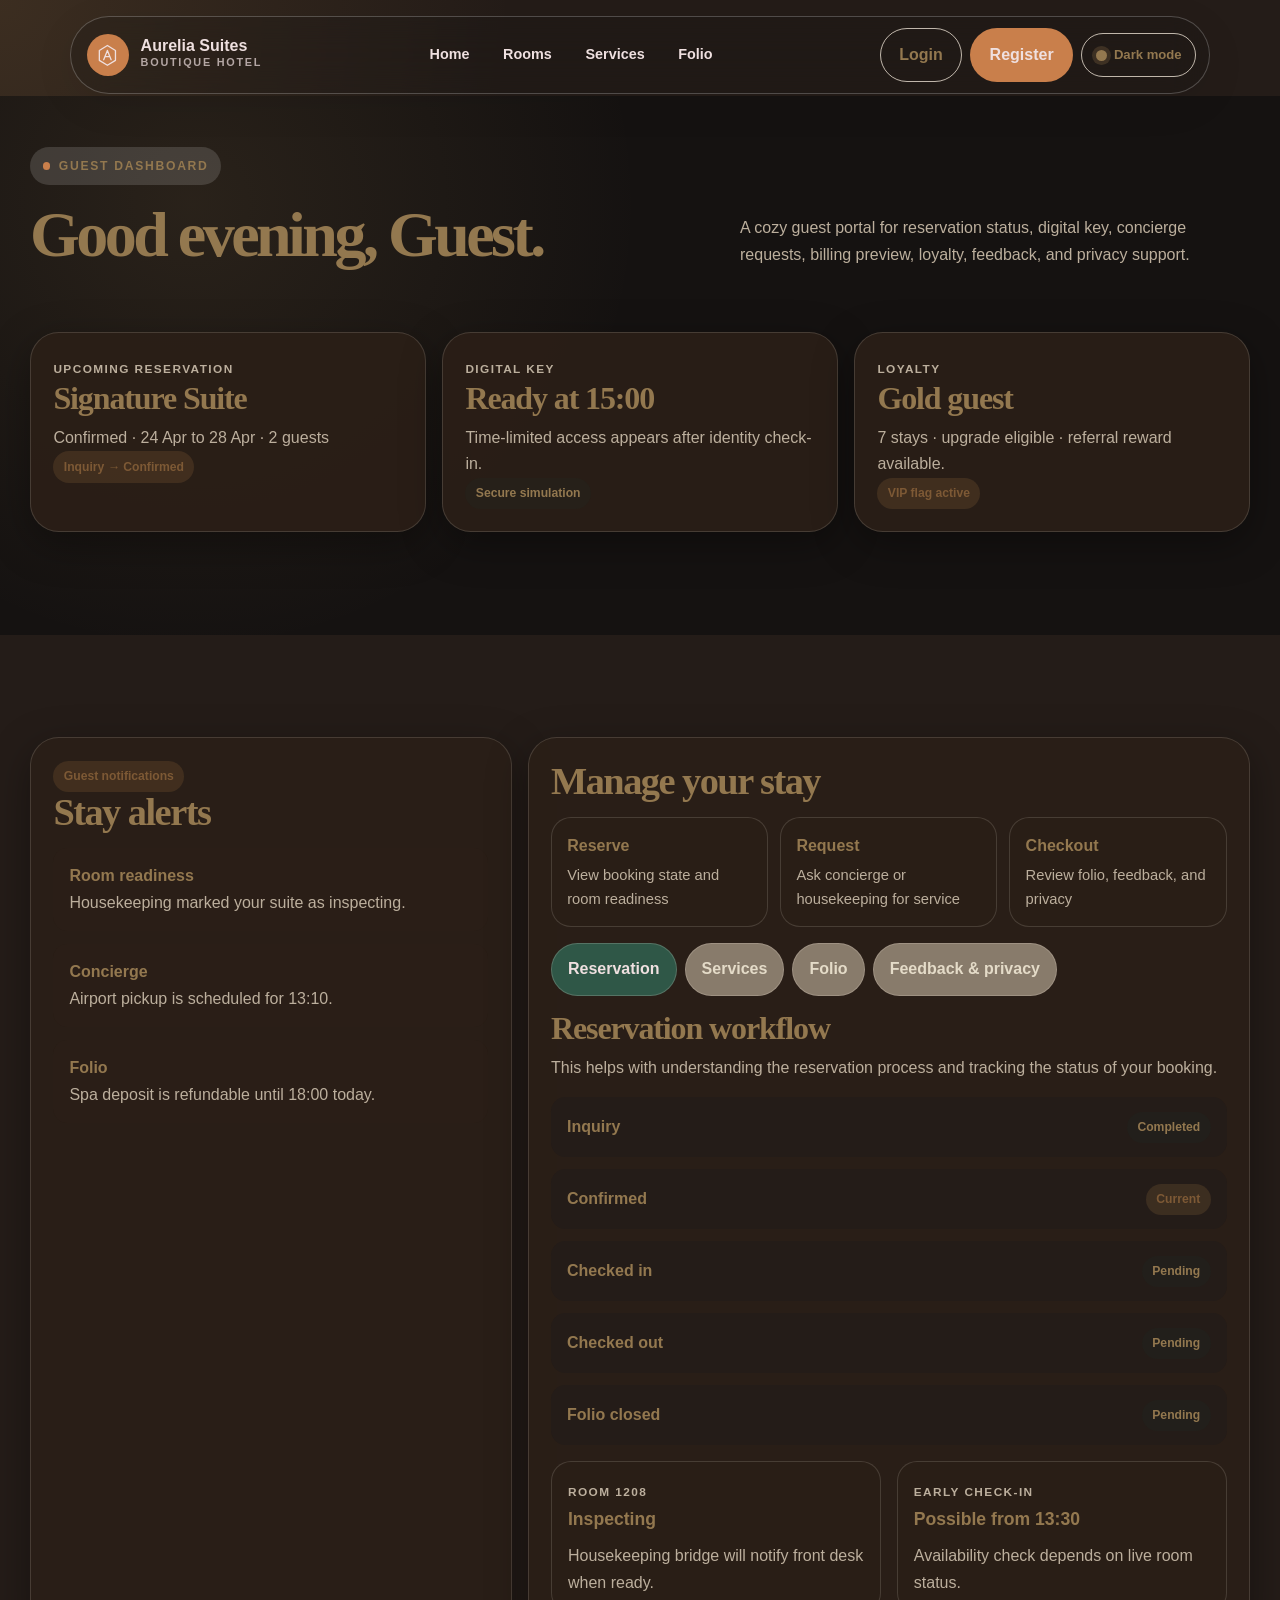
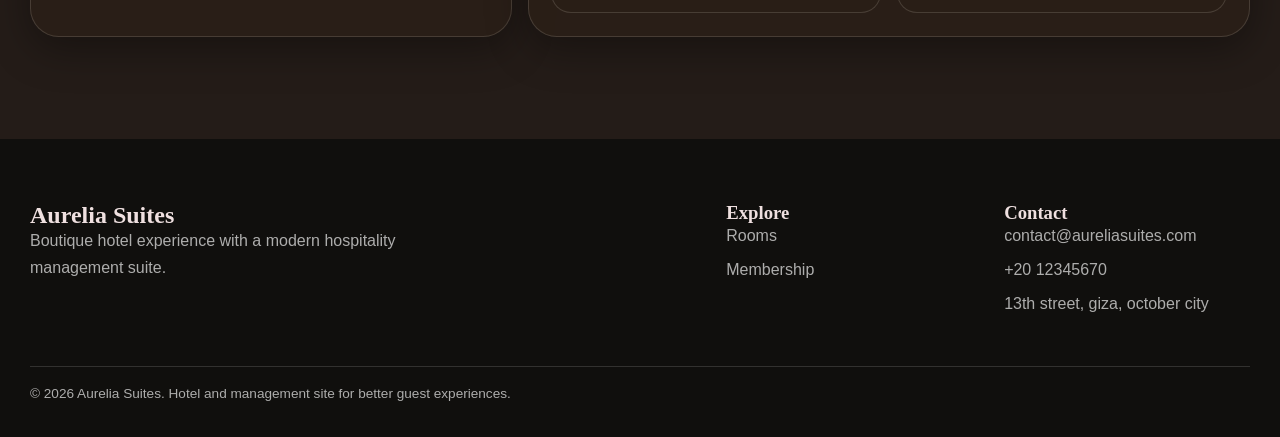
==== hotel_project/guest-dashboard.html @ cb64afb1 "done" ====
<!DOCTYPE html>
<html lang="en">
  <head>
    <meta charset="UTF-8" />
    <meta name="viewport" content="responsive" />
    <title>User Portal</title>
    <meta
      name="description" content="Aurelia Suites user portal prototype."/>
    <link rel="stylesheet" href="css/style.css" />
  </head>
  <body>

    <a class="skip-link" href="#main">Skip to content</a>

    <header class="site-header light" data-header>


      <div class="nav-shell">
        <a class="brand" href="index.html" aria-label="Aurelia Suites home">
          <span class="brand-mark" aria-hidden="true">
            <svg viewBox="0 0 40 40" focusable="false">
              <path d="M20 4 33 12v16L20 36 7 28V12L20 4Z" />
              <path d="M14 27 20 12l6 15M16.7 22h6.6" />
            </svg>
          </span>
          <span class="brand-copy"><strong>Aurelia Suites</strong><span>Boutique Hotel</span></span>
        </a>

        <nav class="nav-links" aria-label="Main navigation">
          <a href="index.html">Home</a>
          <a href="rooms.html">Rooms</a>
          <a href="#services" data-guest-only-nav>Services</a>
          <a href="#folio" data-guest-only-nav>Folio</a>
        </nav>


        <div class="nav-actions">
          <a class="btn btn-outline" href="login.html">Login</a>
          <a class="btn btn-gold" href="register.html">Register</a>
          <button class="theme-toggle" type="button" data-theme-toggle aria-label="Switch color theme">Dark mode</button>
        </div>

        <button class="menu-toggle" type="button" data-menu-toggle aria-label="Open menu" aria-expanded="false">
          <span></span><span></span>
        </button>

      </div>
    </header>

    <main id="main" class="dashboard-shell">


      <section class="section section-alt">
        <div class="section-inner">
          <div class="section-heading reveal">
            
            <div>
              <span class="eyebrow" data-role-label>Guest dashboard</span>
              <h1 class="dashboard-title" data-dashboard-greeting>Good evening, Leila.</h1>
            </div>
            
            <p data-dashboard-summary>
              A single guest portal for reservation status, digital key, concierge requests, billing
              preview, loyalty, feedback, and privacy support.
            
            </p>
          </div>

          
          <div class="dashboard-kpis" data-dashboard-kpis>
          
            <article class="dashboard-card reveal">
              <span class="label">Upcoming reservation</span>
              <h3>Signature Suite</h3>
              <p>Confirmed · 24 Apr to 28 Apr · 2 guests</p>
              <span class="status gold">Inquiry → Confirmed</span>
            </article>
          
            <article class="dashboard-card reveal">
              <span class="label">Digital key</span>
              <h3>Ready at 15:00</h3>
              <p>Time-limited access appears after identity check-in.</p>
              <span class="status">Secure simulation</span>
            </article>
          
            <article class="dashboard-card reveal">
              <span class="label">Loyalty</span>
              <h3>Gold guest</h3>
              <p>7 stays · upgrade eligible · referral reward available.</p>
              <span class="status gold">VIP flag active</span>
            </article>
          
          </div>
        </div>
      </section>

      <section class="section">
        <div class="section-inner dashboard-grid">

          <aside class="dashboard-card reveal">
            <span class="status gold" data-notification-badge>Notifications</span>
            <h2 data-notification-title>Stay alerts</h2>
            <ul class="notification-list" data-notification-list>
              <li>
                <strong>Room readiness</strong>
                <span>Housekeeping marked your suite as inspecting.</span>
              </li>

              <li>
                <strong>Concierge</strong>
                <span>Airport pickup is scheduled for 13:10.</span>
              </li>
              
              <li>
                <strong>Folio</strong>
                <span>Spa deposit is refundable until 18:00 today.</span>
              </li>
            
            </ul>
          </aside>


          <section class="dashboard-card reveal" aria-labelledby="portal-tabs-title" data-dashboard-workspace>
            
            <h2 id="portal-tabs-title" data-portal-title>Manage your stay</h2>


            <div class="role-action-grid" data-role-actions></div>
            <div data-guest-workspace>
              
              <div class="tabs" role="tablist" aria-label="Guest portal sections">
                <button class="tab-btn active" type="button" data-tab="reservation">Reservation</button>
                <button class="tab-btn" type="button" data-tab="services">Services</button>
                <button class="tab-btn" type="button" data-tab="folio">Folio</button>
                <button class="tab-btn" type="button" data-tab="feedback">Feedback & privacy</button>
              </div>

              <div class="tab-panel active" data-tab-panel="reservation">
                <h3>Reservation workflow</h3>
                <p>
                  This helps with understanding the reservation process and tracking the status of your booking.
                </p>
                <ul class="reservation-track">
                  <li><strong>Inquiry</strong><span class="status">Completed</span></li>
                  <li><strong>Confirmed</strong><span class="status gold">Current</span></li>
                  <li><strong>Checked in</strong><span class="status">Pending</span></li>
                  <li><strong>Checked out</strong><span class="status">Pending</span></li>
                  <li><strong>Folio closed</strong><span class="status">Pending</span></li>
                </ul>

                <div class="mini-grid">
                
                  <article>
                    <span class="label">Room 1208</span>
                    <strong>Inspecting</strong>
                    <p>Housekeeping bridge will notify front desk when ready.</p>
                  </article>

                  <article>
                    <span class="label">Early check-in</span>
                    <strong>Possible from 13:30</strong>
                    <p>Availability check depends on live room status.</p>
                  </article>
                </div>

              </div>


              <div class="tab-panel" data-tab-panel="services" id="services">
                <h3>Request a service</h3>
                <p>Send a concierge, housekeeping, maintenance, spa, or café request from the guest portal.</p>

                <form class="form-grid compact-form" data-service-form>

                  <div class="field-row">

                    <div class="field">
                      <label for="service-type">Service type</label>
                      <select id="service-type" name="serviceType">
                        <option>Concierge</option>
                        <option>Housekeeping</option>
                        <option>Maintenance</option>
                        <option>Spa</option>
                        <option>Café / Room dining</option>
                      </select>
                    </div>

                    <div class="field">
                      <label for="service-time">Preferred time</label>
                      <input id="service-time" name="serviceTime" type="time" />
                    </div>

                  </div>

                  <div class="field">
                    <label for="service-notes">Notes</label>
                    <textarea id="service-notes" name="serviceNotes" placeholder="Example: extra towels, late checkout request, dinner reservation"></textarea>
                  </div>
                  
                  <button class="btn btn-primary" type="submit">Send request</button>
                  <p class="form-message" aria-live="polite"></p>
                </form>
                <div id="booked-services" style="margin-top:1rem"></div>

              </div>


              <div class="tab-panel" data-tab-panel="folio" id="folio">
                <h3>Billing and folio preview</h3>
                <p>Guests can see charges, tax, service fees, cancellation fee signals, and split-bill actions.</p>
                <div class="table-wrap">
                  <table>

                    <thead>
                      <tr>
                        <th>Item</th>
                        <th>Date</th>
                        <th>Status</th>
                        <th>Amount</th>
                      </tr>
                    </thead>

                    <tbody>

                      <tr>
                        <td>Signature Suite</td>
                        <td>24 Apr</td>
                        <td>Posted</td>
                        <td>$320.00</td>
                      </tr>
                      <tr>
                        <td>Spa reservation</td>
                        <td>25 Apr</td>
                        <td>Cancelable until 18:00</td>
                        <td>$75.00</td>
                      </tr>
                      <tr>
                        <td>Café POS charge</td>
                        <td>25 Apr</td>
                        <td>Pending</td>
                        <td>$28.50</td>
                      </tr>
                      <tr>
                        <td>Taxes and fees</td>
                        <td>Estimate</td>
                        <td>Calculated</td>
                        <td>$46.20</td>
                      </tr>

                    </tbody>
                  </table>
                </div>

                <div class="button-row">
                  <button class="btn btn-primary" type="button">Request split bill</button>
                  <button class="btn btn-soft" type="button">Change currency</button>
                </div>

              </div>


              <div class="tab-panel" data-tab-panel="feedback" id="feedback">
                <h3>Feedback and privacy</h3>
                <p>
                  Post-stay feedback, loyalty history, right-to-be-forgotten requests, and GDPR-style privacy
                  actions are represented here.
                </p>

                <form class="form-grid compact-form" data-feedback-form>

                  <div class="field">
                    <label for="feedback-score">Stay rating</label>
                    <select id="feedback-score" name="feedbackScore">
                      <option>5 · Excellent</option>
                      <option>4 · Very good</option>
                      <option>3 · Good</option>
                      <option>2 · Needs improvement</option>
                      <option>1 · Poor</option>
                    </select>
                  </div>

                  <div class="field">
                    <label for="feedback-notes">Feedback</label>
                    <textarea id="feedback-notes" name="feedbackNotes" placeholder="Tell us what made the stay memorable or what should improve."></textarea>
                  </div>
                  <button class="btn btn-primary" type="submit">Submit feedback</button>
                  <p class="form-message" aria-live="polite"></p>
                </form>
                <div class="privacy-box">
                  <strong>Privacy request center</strong>
                  <p>Request profile export, preference correction, or account deletion review.</p>
                  <button class="btn btn-soft" type="button">Request data deletion</button>
                </div>
              </div>
            </div>
            <div class="staff-workspace hidden" data-staff-workspace aria-live="polite"></div>
          </section>
        </div>
      </section>
    </main>


    <footer class="footer" id="contact">
      <div class="footer-inner">
        <div class="footer-grid">

          <div>
            <h2>Aurelia Suites</h2>
            <p>Boutique hotel experience with a modern hospitality management suite.</p>
          </div>
          
                    <div>

          </div>

          <div>
            <h3>Explore</h3>
            <ul>
              <li><a href="rooms.html">Rooms</a></li>
              <li><a href="register.html">Membership</a></li>
            </ul>
          </div>



          <div>
            <h3>Contact</h3>
            <ul>
              <li><a href="mailto:contact@aureliasuites.com">contact@aureliasuites.com</a></li>
              <li><a href="tel:+2012345670">+20 12345670</a></li>
              <li><a href="#">13th street, giza, october city </a></li>
            </ul>
          </div>

        </div>
        <p class="footer-bottom">© <span data-year></span> Aurelia Suites. Hotel and management site for better guest experiences.</p>
      </div>
    </footer>
    <script src="js/main.js"></script>
  </body>
</html>
---- hotel_project/css/style.css ----
@import url("https://api.fontshare.com/v2/css?f[]=satoshi@400,500,600,700,900&f[]=zodiak@400,500,600,700&display=swap");

:root {
  --font-body: "Satoshi", "Inter", sans-serif;
  --font-display: "Zodiak", Georgia, serif;
  --ink: #2c1c06;
  --muted: #4c4740;
  --faint: #8f826d;
  --cream: #eae5dc;
  --sand: #f0dbbb;
  --linen: #d0c5ad;
  --charcoal: #1f160f;
  --forest: #386b68;
  --olive: #4d5e39;
  --gold: #b8894d;
  --gold-dark: #7c593e;
  --rose: #8f4c3d;
  --border: rgba(40, 32, 20, 0.14);
  --white: #ffffff;
  --shadow: 0 24px 70px rgba(45, 35, 22, 0.16);
  --shadow-soft: 0 12px 40px rgba(45, 35, 22, 0.1);
  --radius-sm: 0.5rem;
  --radius-md: 0.9rem;
  --radius-lg: 1.25rem;
  --radius-xl: 1.8rem;
  --space-1: 0.25rem;
  --space-2: 0.5rem;
  --space-3: 0.75rem;
  --space-4: 1rem;
  --space-5: 1.25rem;
  --space-6: 1.5rem;
  --space-8: 2rem;
  --space-10: 2.5rem;
  --space-12: 3rem;
  --space-16: 4rem;
  --space-20: 5rem;
  --space-24: 6rem;
  --transition: 220ms cubic-bezier(0.16, 1, 0.3, 1);
}

[data-theme="dark"] {
  --ink: #93784f;
  --muted: #bcaf9d;
  --faint: #887b6b;
  --cream: #241c18;
  --sand: #482922;
  --linen: #151211;
  --charcoal: #e4dbc8;
  --forest: #2f5747;
  --olive: #8e957a;
  --gold: #c97f4b;
  --gold-dark: #7d5935;
  --rose: #e49582;
  --border: rgba(255, 244, 229, 0.18);
  --white: #efe0e0;
  --shadow: 0 24px 70px rgba(0, 0, 0, 0.5);
  --shadow-soft: 0 12px 40px rgba(0, 0, 0, 0.34);
}

*,
*::before,
*::after {
  box-sizing: border-box;
  margin: 0;
  padding: 0;
}

html {
  scroll-behavior: smooth;
  scroll-padding-top: 6rem;
}

body {
  min-height: 100vh;
  color: var(--ink);
  background:
    radial-gradient(circle at top left, rgba(184, 137, 77, 0.16), transparent 32rem),
    var(--cream);
  font-family: var(--font-body);
  font-size: 16px;
  line-height: 1.65;
  overflow-x: hidden;
}

body.menu-open {
  overflow: hidden;
}

.hidden {
  display: none !important;
}

img {
  display: block;
  width: 100%;
  height: auto;
}

a {
  color: inherit;
  text-decoration: none;
}

button,
input,
select,
textarea {
  font: inherit;
}

select {
  position: relative;
  overflow: visible; /* prevents clipping */
}


button,
a,
input,
select,
textarea {
  transition:
    background var(--transition),
    border-color var(--transition),
    color var(--transition),
    box-shadow var(--transition),
    transform var(--transition),
    opacity var(--transition);
}

:focus-visible {
  outline: 3px solid var(--gold);
  outline-offset: 4px;
}

.skip-link {
  position: absolute;
  left: 1rem;
  top: 1rem;
  z-index: 1000;
  transform: translateY(-150%);
  border-radius: 999px;
  background: var(--forest);
  color: var(--white);
  padding: 0.75rem 1rem;
  font-weight: 800;
}

.skip-link:focus {
  transform: translateY(0);
}

.site-header {
  position: fixed;
  inset: 0 0 auto;
  z-index: 100;
  padding: 1rem clamp(1rem, 4vw, 3rem);
  color: var(--white);
}

.site-header.scrolled,
.site-header.light {
  color: var(--ink);
}

.nav-shell {
  display: flex;
  align-items: center;
  justify-content: space-between;
  gap: var(--space-5);
  width: min(1140px, calc(100vw - 3rem));
  margin: 0 auto;
  border: 1px solid rgba(255, 255, 255, 0.22);
  border-radius: 999px;
  background: rgba(20, 20, 20, 0.22);
  backdrop-filter: blur(18px);
  padding: 0.7rem 0.8rem 0.7rem 1rem;
  box-shadow: 0 10px 40px rgba(0, 0, 0, 0.08);
  
}

.site-header.scrolled .nav-shell,
.site-header.light .nav-shell {
  border-color: var(--border);
  background: rgba(20, 20, 20, 0.22);
  backdrop-filter: blur(18px);     
  box-shadow: 0 10px 40px rgba(0, 0, 0, 0.08);
  
}

[data-theme="dark"] .site-header .nav-shell {
  border: 1px solid rgba(255, 255, 255, 0.22); 
  border-radius: 999px;
  background: rgba(20, 20, 20, 0.22);
  backdrop-filter: blur(18px);      
  box-shadow: 0 10px 40px rgba(0, 0, 0, 0.08); 
  color: var(--white); 
}


.brand {
  display: inline-flex;
  align-items: center;
  gap: 0.75rem;
  min-width: max-content;
}

.brand-mark {
  display: grid;
  width: 2.6rem;
  height: 2.6rem;
  place-items: center;
  border-radius: 999px;
  background: var(--gold);
  color: var(--white);
  font-family: var(--font-display);
  font-size: 1.35rem;
  font-weight: 700;
}

.brand-mark svg {
  width: 1.55rem;
  height: 1.55rem;
  fill: none;
  stroke: currentColor;
  stroke-linecap: round;
  stroke-linejoin: round;
  stroke-width: 2.1;
}

.brand-copy strong {
  display: block;
  font-size: 1rem;
  font-weight: 900;
  line-height: 1;
}

.brand-copy span {
  display: block;
  color: currentColor;
  font-size: 0.68rem;
  font-weight: 900;
  letter-spacing: 0.16em;
  opacity: 0.7;
  text-transform: uppercase;
}

.nav-links {
  display: flex;
  align-items: center;
  gap: 0.3rem;
}

.nav-links a {
  border-radius: 999px;
  font-size: 0.9rem;
  font-weight: 800;
  padding: 0.72rem 0.9rem;
}

.nav-links a:hover,
.nav-links a.active {
  background: rgba(184, 137, 77, 0.16);
  color:var(--gold)
}

[data-theme="dark"] .nav-links a:hover,
[data-theme="dark"] .nav-links a.active {
  background: rgba(223, 174, 106, 0.18);
  color: var(--gold-dark);
}

.nav-actions {
  display: flex;
  align-items: center;
  gap: 0.5rem;
}

.theme-toggle {
  display: inline-flex;
  min-width: 7.2rem;
  height: 2.75rem;
  align-items: center;
  justify-content: center;
  gap: 0.45rem;
  border: 1px solid currentColor;
  border-radius: 999px;
  background: transparent;
  color: inherit;
  cursor: pointer;
  font-size: 0.82rem;
  font-weight: 900;
}

.theme-toggle::before {
  width: 0.7rem;
  height: 0.7rem;
  border-radius: 999px;
  background: currentColor;
  box-shadow: 0 0 0 4px rgba(255, 255, 255, 0.14);
  content: "";
}

[data-theme="dark"] .theme-toggle,
[data-theme="dark"] .menu-toggle,
[data-theme="dark"] .site-header .btn-outline {
  border-color: rgba(255, 244, 229, 0.72);
  color: var(--ink);
}

[data-theme="dark"] .theme-toggle::before {
  box-shadow: 0 0 0 4px rgba(223, 174, 106, 0.16);
}

.menu-toggle {
  display: none;
  width: 2.75rem;
  height: 2.75rem;
  border: 1px solid currentColor;
  border-radius: 999px;
  background: transparent;
  color: inherit;
  cursor: pointer;
}

.menu-toggle span {
  display: block;
  width: 1.1rem;
  height: 2px;
  margin: 0.25rem auto;
  background: currentColor;
}

.btn {
  display: inline-flex;
  align-items: center;
  justify-content: center;
  min-height: 2.85rem;
  border: 1px solid transparent;
  border-radius: 999px;
  cursor: pointer;
  font-weight: 900;
  gap: 0.5rem;
  padding: 0.8rem 1.15rem;
  text-align: center;
}

.btn-primary {
  background: var(--forest);
  color: var(--white);
  transition: transform 0.5s ease;

}

.btn-primary:hover {
  background: #0f2b25;
  transform: translateY(-1px);
  transform: scale(1.06) ;
}

.btn-gold {
  background: var(--gold);
  color: var(--white);
}

.btn-gold:hover {
  background: var(--gold-dark);
  transform: translateY(-1px);
}

.btn-outline {
  border-color: currentColor;
  background: transparent;
  color: currentColor;
}

.btn-soft {
  background: var(--linen);
  color: var(--ink);
}

.btn-soft:hover,
.btn-outline:hover {
  box-shadow: var(--shadow-soft);
  transform: translateY(-1px);
}

.hero {
  position: relative;
  min-height: 100svh;
  display: grid;
  align-items: end;
  overflow: hidden;
  padding: 9rem clamp(1rem, 5vw, 4rem) clamp(2rem, 6vw, 4rem);
}

.hero::before {
  position: absolute;
  inset: 0;
  z-index: -2;
  background:
    linear-gradient(90deg, rgba(0, 0, 0, 0.68), rgba(0, 0, 0, 0.26) 45%, rgba(0, 0, 0, 0.08)),
    var(--hero-image, url("../assets/images/boutique-lobby.jpg")) center / cover;
  content: "";
  transform: scale(1.08);
}

.hero::after {
  position: absolute;
  inset: auto 0 0;
  z-index: -1;
  height: 32%;
  background: linear-gradient(transparent, rgba(17, 24, 39, 0.52));
  content: "";
}

.hero-home {
  --hero-image: url("../assets/images/grand-suite.jpg");
}

.hero-inner,
.section-inner,
.footer-inner {
  width: min(1220px, calc(100vw - 2rem));
  margin: 0 auto;
}

.hero-content {
  max-width: 760px;
  color: var(--white);
}

.eyebrow {
  display: inline-flex;
  align-items: center;
  gap: 0.55rem;
  border-radius: 999px;
  background: rgba(255, 255, 255, 0.14);
  color: inherit;
  font-size: 0.76rem;
  font-weight: 900;
  letter-spacing: 0.14em;
  padding: 0.55rem 0.8rem;
  text-transform: uppercase;
}

.eyebrow::before {
  width: 0.45rem;
  height: 0.45rem;
  border-radius: 999px;
  background: var(--gold);
  content: "";
}

h1,
h2,
h3 {
  font-family: var(--font-display);
  font-weight: 600;
  line-height: 1.05;
  text-wrap: balance;
}

h1 {
  margin-top: 1rem;
  max-width: 13ch;
  font-size: clamp(3.2rem, 7vw, 7rem);
  letter-spacing: -0.065em;
}

.hero-content p {
  max-width: 58ch;
  margin-top: 1.1rem;
  color: rgba(255, 255, 255, 0.82);
  font-size: clamp(1rem, 1.6vw, 1.2rem);
}

.hero-actions,
.button-row {
  display: flex;
  flex-wrap: wrap;
  gap: 0.8rem;
  margin-top: 1.6rem;
}

.booking-bar {
  display: grid;
  grid-template-columns: repeat(5, 1fr) auto;
  gap: 0.75rem;
  margin-top: clamp(2rem, 6vw, 4rem);
  border: 1px solid rgba(255, 255, 255, 0.22);
  border-radius: var(--radius-xl);
  background: rgba(255, 250, 242, 0.96);
  box-shadow: var(--shadow);
  padding: 0.85rem;
}

.booking-bar-inline {
  margin-top: 0;
}

.booking-field {
  display: grid;
  gap: 0.2rem;
  border-right: 1px solid var(--border);
  padding: 0.4rem 0.8rem;
}

.booking-field:last-of-type {
  border-right: 0;
}

label,
.label {
  color: var(--muted);
  font-size: 0.74rem;
  font-weight: 900;
  letter-spacing: 0.12em;
  text-transform: uppercase;
}

input,
select,
textarea {
  width: 100%;
  border: 1px solid var(--border);
  border-radius: var(--radius-md);
  background: var(--linen);
  color: var(--ink);
  padding: 0.95rem 1rem;
}

[data-theme="dark"] input,
[data-theme="dark"] select,
[data-theme="dark"] textarea {
  background: #2b2119;
  border-color: rgba(255, 244, 229, 0.2);
  color: var(--ink);
}

[data-theme="dark"] input::placeholder,
[data-theme="dark"] textarea::placeholder {
  color: rgba(255, 244, 229, 0.55);
}

.booking-field input,
.booking-field select {
  border: 0;
  border-radius: 0;
  background: transparent;
  padding: 0;
  font-weight: 800;
}

.section {
  padding: clamp(4rem, 8vw, 8rem) 0;
}

.section-alt {
  background: var(--linen);
}

[data-theme="dark"] .section-alt {
  background:
    radial-gradient(circle at 15% 20%, rgba(223, 174, 106, 0.1), transparent 28rem),
    var(--linen);
}

.section-dark {
  background: var(--forest);
  color: var(--white);
}

.section-heading {
  display: grid;
  grid-template-columns: minmax(0, 0.95fr) minmax(18rem, 0.75fr);
  align-items: end;
  gap: clamp(1.5rem, 5vw, 4rem);
  margin-bottom: clamp(2rem, 5vw, 4rem);
}

.section-heading h2 {
  font-size: clamp(2.3rem, 5vw, 5rem);
  letter-spacing: -0.055em;
}

.section-heading p {
  color: var(--muted);
}

.section-dark .section-heading p,
.section-dark .muted,
.section-dark .content-stack p {
  color: rgba(255, 255, 255, 0.72);
}

.split {
  display: grid;
  grid-template-columns: minmax(0, 0.92fr) minmax(0, 1.08fr);
  gap: clamp(2rem, 6vw, 5rem);
  align-items: center;
}

.image-frame {
  position: relative;
  overflow: hidden;
  border-radius: var(--radius-xl);
  box-shadow: var(--shadow);
}

.image-frame img {
  aspect-ratio: 4 / 5;
  object-fit: cover;
}

.floating-card {
  position: absolute;
  right: 1rem;
  bottom: 1rem;
  width: min(18rem, calc(100% - 2rem));
  border: 1px solid rgba(255, 255, 255, 0.38);
  border-radius: var(--radius-lg);
  background: rgba(255, 250, 242, 0.92);
  backdrop-filter: blur(18px);
  padding: 1.1rem;
  box-shadow: var(--shadow-soft);
}

.floating-card strong {
  display: block;
  font-size: 1.65rem;
  line-height: 1;
}

.content-stack {
  display: grid;
  gap: 1.2rem;
}

.content-stack h2 {
  font-size: clamp(2.2rem, 5vw, 4.7rem);
  letter-spacing: -0.055em;
}

.content-stack p {
  color: var(--muted);
}

.feature-list {
  display: grid;
  gap: 0.75rem;
  margin-top: 0.5rem;
  list-style: none;
}

.feature-list li {
  display: flex;
  align-items: center;
  gap: 0.75rem;
  color: var(--muted);
  font-weight: 700;
}

.feature-list li::before {
  flex: 0 0 auto;
  width: 0.55rem;
  height: 0.55rem;
  border-radius: 999px;
  background: var(--gold);
  content: "";
}

.cards-grid {
  display: grid;
  grid-template-columns: repeat(3, minmax(0, 1fr));
  gap: 1rem;
}

.feature-card,
.room-card,
.dashboard-card,
.auth-card,
.info-card {
  border: 1px solid var(--border);
  border-radius: var(--radius-xl);
  background: var(--linen);
  box-shadow: var(--shadow-soft);
}

[data-theme="dark"] .feature-card,
[data-theme="dark"] .room-card,
[data-theme="dark"] .dashboard-card,
[data-theme="dark"] .auth-card,
[data-theme="dark"] .info-card,
[data-theme="dark"] .auth-meta article,
[data-theme="dark"] .notification-list li,
[data-theme="dark"] .mini-grid article,
[data-theme="dark"] .role-action,
[data-theme="dark"] .privacy-box,
[data-theme="dark"] .workspace-panel,
[data-theme="dark"] .control-card,
[data-theme="dark"] .permission-grid article,
[data-theme="dark"] .workspace-log li {
  background: rgba(42, 31, 23, 0.96);
  border-color: rgba(255, 244, 229, 0.14);
}

.section-dark .info-card {
  background: rgba(255, 250, 242, 0.94);
  color: #17140f;
}

.feature-card,
.dashboard-card,
.info-card {
  padding: 1.4rem;
}

.feature-card:nth-child(2) {
  transform: translateY(2rem);
}

.feature-card h3,
.dashboard-card h3,
.info-card h3 {
  font-size: clamp(1.45rem, 2.5vw, 2rem);
  letter-spacing: -0.035em;
}

.feature-card p,
.room-card p,
.dashboard-card p,
.info-card p {
  margin-top: 0.6rem;
  color: var(--muted);
}

.rooms-grid {
  display: grid;
  grid-template-columns: repeat(3, minmax(0, 1fr));
  gap: 1rem;
}

.room-card {
  overflow: hidden;
}

.room-card img {
  aspect-ratio: 1.25 / 1;
  object-fit: cover;
}


.image-frame img {
  transition: transform 0.6s ease, filter 0.6s ease;
  border-radius: var(--radius-lg);

}

.image-frame img:hover {
  transform: scale(1.05); 
}


.room-body {
  display: grid;
  gap: 0.85rem;
  padding: 1.1rem;
}

.room-topline {
  display: flex;
  align-items: center;
  justify-content: space-between;
  gap: 0.8rem;
}

.price {
  color: var(--gold-dark);
  font-size: 1.1rem;
  font-weight: 900;
}

.tags {
  display: flex;
  flex-wrap: wrap;
  gap: 0.4rem;
}

.tag,
.status {
  display: inline-flex;
  align-items: center;
  border-radius: 999px;
  background: var(--sand);
  color: var(--ink);
  font-size: 0.76rem;
  font-weight: 900;
  padding: 0.35rem 0.65rem;
}

.status {
  background: rgba(23, 59, 51, 0.1);
}

.status.gold {
  background: rgba(184, 137, 77, 0.16);
  color: var(--gold-dark);
}

.status.warn {
  background: rgba(143, 76, 61, 0.12);
  color: var(--rose);
}

.journey {
  display: grid;
  grid-template-columns: repeat(4, minmax(0, 1fr));
  gap: 1rem;
  counter-reset: journey;
}

.journey-step {
  position: relative;
  border-top: 1px solid rgba(255, 255, 255, 0.22);
  padding-top: 1.3rem;
}

.journey-step::before {
  counter-increment: journey;
  content: "0" counter(journey);
  display: block;
  margin-bottom: 1rem;
  color: var(--gold);
  font-weight: 900;
  letter-spacing: 0.12em;
}

.journey-step h3 {
  font-size: 1.5rem;
}

.journey-step p {
  margin-top: 0.5rem;
  color: rgba(255, 255, 255, 0.72);
}

.page-hero {
  min-height: 68svh;
  display: grid;
  align-items: end;
  padding: 9rem clamp(1rem, 5vw, 4rem) 4rem;
  background:
    linear-gradient(90deg, rgba(0, 0, 0, 0.62), rgba(0, 0, 0, 0.14)),
    var(--hero-image, url("../assets/images/grand-suite.jpg")) center / cover;
  color: var(--white);
}

.page-hero h1 {
  max-width: 13ch;
}

.rooms-hero {
  --hero-image: url("../assets/images/grand-suite.jpg");
}

.filters {
  display: flex;
  flex-wrap: wrap;
  gap: 0.6rem;
  margin-bottom: 1.5rem;
}

.filter-btn {
  border: 1px solid var(--border);
  border-radius: 999px;
  background: var(--linen);
  color: var(--ink);
  cursor: pointer;
  font-weight: 900;
  padding: 0.75rem 1rem;
}



.feature-card:hover {
  transform: translateY(-8px) scale(1.02) ; 
  box-shadow: 0 16px 40px rgba(0,0,0,0.15); 
}


.filter-btn.active,
.filter-btn:hover {
  background: var(--forest);
  color: var(--white);
}

.auth-layout {
  min-height: 100svh;
  display: grid;
  grid-template-columns: minmax(0, 1fr) minmax(24rem, 0.8fr);
  background: var(--linen);
}

.auth-visual {
  position: sticky;
  top: 0;
  align-self: start;
  display: grid;
  align-items: end;
  height: 100svh;
  min-height: 100svh;
  overflow: hidden;
  padding: 8rem clamp(1rem, 5vw, 4rem) 4rem;
  background:
    linear-gradient(180deg, rgba(0, 0, 0, 0.1), rgba(0, 0, 0, 0.62)),
    url("../assets/images/grand-suite.jpg") center / cover;
  color: var(--white);
}

.auth-visual-register {
  background:
    linear-gradient(180deg, rgba(0, 0, 0, 0.06), rgba(0, 0, 0, 0.62)),
    url("../assets/images/grand-suite.jpg") center / cover;
}

.auth-visual h1 {
  max-width: 11ch;
  font-size: clamp(3rem, 6vw, 6.25rem);
}

.auth-panel {
  display: grid;
  align-items: center;
  padding: 7rem clamp(1rem, 4vw, 3rem) 3rem;
}

.auth-card {
  width: min(100%, 31rem);
  margin: 0 auto;
  padding: clamp(1.4rem, 4vw, 2rem);
}

.auth-card h2 {
  font-size: clamp(2rem, 4vw, 3.4rem);
  letter-spacing: -0.05em;
}

.role-preview {
  border: 1px solid var(--border);
  border-radius: var(--radius-lg);
  background: var(--cream);
  padding: 1rem;
}

.role-preview strong,
.role-preview span {
  display: block;
}

.role-preview strong {
  color: var(--ink);
  font-weight: 900;
}

.role-preview span {
  color: var(--muted);
}

.muted,
.auth-note,
.auth-meta span {
  color: var(--muted);
}

.auth-note {
  margin-top: 1rem;
}

.auth-note a {
  color: var(--gold-dark);
  font-weight: 900;
}

.auth-meta {
  display: grid;
  grid-template-columns: repeat(2, minmax(0, 1fr));
  gap: 1rem;
  width: min(100%, 31rem);
  margin: 1rem auto 0;
}

.auth-meta article {
  border: 1px solid var(--border);
  border-radius: var(--radius-lg);
  background: var(--cream);
  padding: 1rem;
}

.auth-meta strong,
.auth-meta span {
  display: block;
}

.checkline {
  display: grid;
  grid-template-columns: auto minmax(0, 1fr);
  align-items: start;
  gap: 0.75rem;
  color: var(--muted);
  font-size: 0.92rem;
  font-weight: 700;
  letter-spacing: 0;
  line-height: 1.45;
  text-transform: none;
}

.checkline input {
  width: 1.1rem;
  height: 1.1rem;
  margin-top: 0.1rem;
}

.form-grid {
  display: grid;
  gap: 1rem;
  margin-top: 1.4rem;
}

.field {
  display: grid;
  gap: 0.4rem;
}

.field-row {
  display: grid;
  grid-template-columns: repeat(2, minmax(0, 1fr));
  gap: 1rem;
}

textarea {
  min-height: 8rem;
  resize: vertical;
}

.form-message {
  display: none;
  border-radius: var(--radius-md);
  background: rgba(23, 59, 51, 0.1);
  color: var(--forest);
  font-weight: 800;
  padding: 0.85rem 1rem;
}

.form-message.show {
  display: block;
}

.dashboard-shell {
  padding-top: 6rem;
}

.dashboard-shell > .section:first-child {
  padding-top: clamp(2rem, 4vw, 4rem);
}

.dashboard-title {
  max-width: none;
  margin-top: 1rem;
  color: var(--ink);
  font-size: clamp(2.5rem, 5vw, 5rem);
  letter-spacing: -0.055em;
}

.dashboard-kpis {
  display: grid;
  grid-template-columns: repeat(3, minmax(0, 1fr));
  gap: 1rem;
}

.role-action-grid {
  display: grid;
  grid-template-columns: repeat(3, minmax(0, 1fr));
  gap: 0.75rem;
  margin: 1rem 0;
}

.role-action {
  border: 1px solid var(--border);
  border-radius: var(--radius-lg);
  background: var(--cream);
  color: inherit;
  cursor: pointer;
  padding: 0.95rem;
  text-align: left;
}

.role-action strong,
.role-action span {
  display: block;
}

.role-action strong {
  color: var(--ink);
  font-weight: 900;
}

.role-action span {
  margin-top: 0.2rem;
  color: var(--muted);
  font-size: 0.92rem;
}

.role-action:hover,
.role-action:focus-visible,
.action-card:hover,
.action-card:focus-visible {
  transform: translateY(-2px);
  box-shadow: var(--shadow-soft);
}

.role-action.is-updated,
.action-card.is-updated {
  border-color: var(--gold);
  background: rgba(184, 137, 77, 0.14);
}

.dashboard-grid {
  display: grid;
  grid-template-columns: minmax(0, 0.8fr) minmax(0, 1.2fr);
  gap: 1rem;
}

.tabs {
  display: flex;
  flex-wrap: wrap;
  gap: 0.5rem;
  margin-bottom: 1rem;
}

.dashboard-card h2 {
  font-family: var(--font-display);
  font-size: clamp(1.7rem, 3vw, 2.7rem);
  letter-spacing: -0.04em;
  line-height: 1.05;
}

.tab-btn {
  border: 1px solid var(--border);
  border-radius: 999px;
  background: var(--faint);
  color: var(--charcoal);
  cursor: pointer;
  font-weight: 900;
  padding: 0.75rem 1rem;
}

.tab-btn.active {
  background: var(--forest);
  color: var(--white);
}

.tab-panel {
  display: none;
}

.tab-panel.active {
  display: block;
}

.staff-workspace {
  display: grid;
  gap: 1rem;
  margin-top: 1rem;
}

.workspace-panel,
.control-card,
.permission-grid article,
.workspace-log li {
  border: 1px solid var(--border);
  border-radius: var(--radius-lg);
  background: var(--cream);
}

.workspace-panel {
  display: grid;
  gap: 1rem;
  padding: 1rem;
}

.workspace-panel-feature {
  background:
    linear-gradient(135deg, rgba(184, 137, 77, 0.12), transparent 38%),
    var(--cream);
}

.workspace-panel h3,
.control-card h3,
.permission-grid strong {
  color: var(--ink);
  font-weight: 900;
}

.workspace-panel h3 {
  font-family: var(--font-display);
  font-size: clamp(1.55rem, 3vw, 2.25rem);
  letter-spacing: -0.04em;
}

.workspace-panel p,
.control-card p,
.control-card small,
.permission-grid span,
.workspace-log span {
  color: var(--muted);
}

.control-grid {
  display: grid;
  grid-template-columns: repeat(2, minmax(0, 1fr));
  gap: 0.85rem;
}

.control-card {
  display: grid;
  align-content: start;
  gap: 0.65rem;
  min-height: 100%;
  padding: 1rem;
}

.control-card .btn {
  width: fit-content;
}

.action-card {
  color: inherit;
  cursor: pointer;
  text-align: left;
}

.action-card strong,
.action-card small {
  display: block;
}

.action-card strong {
  color: var(--ink);
  font-size: 1.05rem;
  font-weight: 900;
}

.action-card small {
  font-size: 0.88rem;
  font-weight: 700;
}

.permission-grid {
  display: grid;
  grid-template-columns: repeat(3, minmax(0, 1fr));
  gap: 0.75rem;
}

.permission-grid article {
  display: grid;
  gap: 0.35rem;
  padding: 0.9rem;
}

.permission-grid strong {
  display: block;
}

.workspace-log {
  display: grid;
  gap: 0.65rem;
  list-style: none;
}

.workspace-log li {
  display: grid;
  gap: 0.25rem;
  padding: 0.9rem 1rem;
}

.workspace-log strong {
  color: var(--ink);
  font-weight: 900;
}

.reservation-track {
  display: grid;
  gap: 0.75rem;
  list-style: none;
  margin-top: 1rem;
}

.notification-list {
  display: grid;
  gap: 0.8rem;
  margin-top: 1rem;
  list-style: none;
}

.notification-list li {
  border-radius: var(--radius-md);
  background: var(--cream);
  padding: 0.95rem 1rem;
}

.notification-list strong,
.notification-list span {
  display: block;
}

.notification-list span {
  color: var(--muted);
}

.mini-grid {
  display: grid;
  grid-template-columns: repeat(2, minmax(0, 1fr));
  gap: 1rem;
  margin-top: 1rem;
}

.mini-grid article,
.privacy-box {
  border: 1px solid var(--border);
  border-radius: var(--radius-lg);
  background: var(--cream);
  padding: 1rem;
}

.mini-grid strong,
.privacy-box strong {
  display: block;
  color: var(--ink);
  font-size: 1.1rem;
  font-weight: 900;
}

.compact-form textarea {
  min-height: 6rem;
}

.privacy-box {
  display: grid;
  gap: 0.7rem;
  margin-top: 1rem;
}

.reservation-track li {
  display: flex;
  align-items: center;
  justify-content: space-between;
  gap: 1rem;
  border-radius: var(--radius-md);
  background: var(--cream);
  padding: 0.9rem 1rem;
}

.table-wrap {
  overflow-x: auto;
  margin-top: 1rem;
}

table {
  width: 100%;
  border-collapse: collapse;
}

th,
td {
  border-bottom: 1px solid var(--border);
  padding: 0.95rem;
  text-align: left;
  white-space: nowrap;
}

th {
  color: var(--muted);
  font-size: 0.76rem;
  letter-spacing: 0.12em;
  text-transform: uppercase;
}

.footer {
  background: #100f0d;
  color: var(--white);
  padding: 4rem 0 2rem;
}

.footer-grid {
  display: grid;
  grid-template-columns: 1.1fr repeat(3, 0.7fr);
  gap: 2rem;
}

.footer h2,
.footer h3 {
  color: var(--white);
}

.footer p,
.footer a {
  color: rgba(255, 255, 255, 0.66);
}

.footer ul {
  display: grid;
  gap: 0.5rem;
  list-style: none;
}

.footer-bottom {
  margin-top: 3rem;
  border-top: 1px solid rgba(255, 255, 255, 0.14);
  color: rgba(255, 255, 255, 0.5);
  padding-top: 1rem;
  font-size: 0.85rem;
}

.reveal {
  opacity: 1;
  filter: none;
  transition:
    opacity 700ms cubic-bezier(0.16, 1, 0.3, 1),
    filter 700ms cubic-bezier(0.16, 1, 0.3, 1);
}

.rooms-grid .reveal {
  transition: transform 0.6s ease;
}
.rooms-grid .reveal:hover {
  transform: translateY(-4px) scale(1.02);
}

.reveal-ready .reveal:not(.visible) {
  opacity: 0;
  filter: blur(12px);
}

.reveal.visible {
  opacity: 1;
  filter: blur(0);
}

@media (prefers-reduced-motion: reduce) {
  *,
  *::before,
  *::after {
    scroll-behavior: auto !important;
    transition-duration: 0.01ms !important;
    animation-duration: 0.01ms !important;
    animation-iteration-count: 1 !important;
  }

  .reveal {
    opacity: 1;
    filter: none;
  }
}


@media (max-width: 1040px) {
  .booking-field {
    border-right: none;
    border-bottom: 1px solid var(--border);
  }
  .booking-field:last-of-type {
    border-bottom: none;
  }
}

@media (max-width: 1040px) {
  .booking-bar {
    grid-template-columns: 1fr;
  }
  .btn {
    grid-column: span 2; 
  }
}

@media (max-width: 560px) {
  .booking-bar {
    grid-template-columns: 1fr;
  }
  .btn {
    width: 100%;
  }
} 
@media (max-width: 1040px) {
  .booking-bar,
  .section-heading,
  .split,
  .dashboard-grid,
  .auth-layout {
    grid-template-columns: 1fr 1fr;
  }

  

  .booking-field {
    border-right: 0;
    border-bottom: 1px solid var(--border);
  }

  .cards-grid,
  .rooms-grid,
  .journey,
  .dashboard-kpis,
  .role-action-grid,
  .control-grid,
  .permission-grid,
  .footer-grid {
    grid-template-columns: repeat(2, minmax(0, 1fr));
  }

  .feature-card:nth-child(2) {
    transform: none;
  }

  .auth-visual {
    position: relative;
    height: auto;
    min-height: 70svh;
  }
}

@media (max-width: 820px) {
  .nav-links,
  .nav-actions {
    position: fixed;
    left: 1rem;
    right: 1rem;
    display: none;
    border: 1px solid var(--border);
    background: var(--linen);
    color: var(--ink);
    box-shadow: var(--shadow);
  }

  .nav-links {
    top: 5.8rem;
    flex-direction: column;
    align-items: stretch;
    border-radius: var(--radius-xl) var(--radius-xl) 0 0;
    padding: 1rem;
  }

  .nav-actions {
    top: calc(5.8rem + 18.4rem);
    justify-content: stretch;
    border-top: 0;
    border-radius: 0 0 var(--radius-xl) var(--radius-xl);
    padding: 1rem;
  }

  .nav-actions .btn {
    flex: 1;
  }

  body.menu-open .nav-links,
  body.menu-open .nav-actions,
  .menu-toggle {
    display: block;
  }

  body.menu-open .nav-links {
    display: flex;
  }

  body.menu-open .nav-actions {
    display: flex;
  }

  .nav-links a {
    width: 100%;
  }

  .hero {
    min-height: 92svh;
  }

  .cards-grid,
  .rooms-grid,
  .journey,
  .dashboard-kpis,
  .footer-grid,
  .auth-meta,
  .mini-grid,
  .role-action-grid,
  .control-grid,
  .permission-grid,
  .field-row {
    grid-template-columns: 1fr;
  }

  .theme-toggle {
    width: 100%;
  }
}

@media (max-width: 560px) {
  .site-header {
    padding-inline: 0.65rem;
  }

  .brand-copy span {
    display: none;
  }

  h1 {
    font-size: clamp(3rem, 16vw, 5rem);
  }

  .hero,
  .page-hero {
    padding-inline: 1rem;
  }

  .booking-bar,
  .auth-card,
  .feature-card,
  .dashboard-card,
  .info-card {
    border-radius: var(--radius-lg);
  }

  .button-row,
  .hero-actions {
    flex-direction: column;
  }

  .btn {
    width: 100%;
  }
}
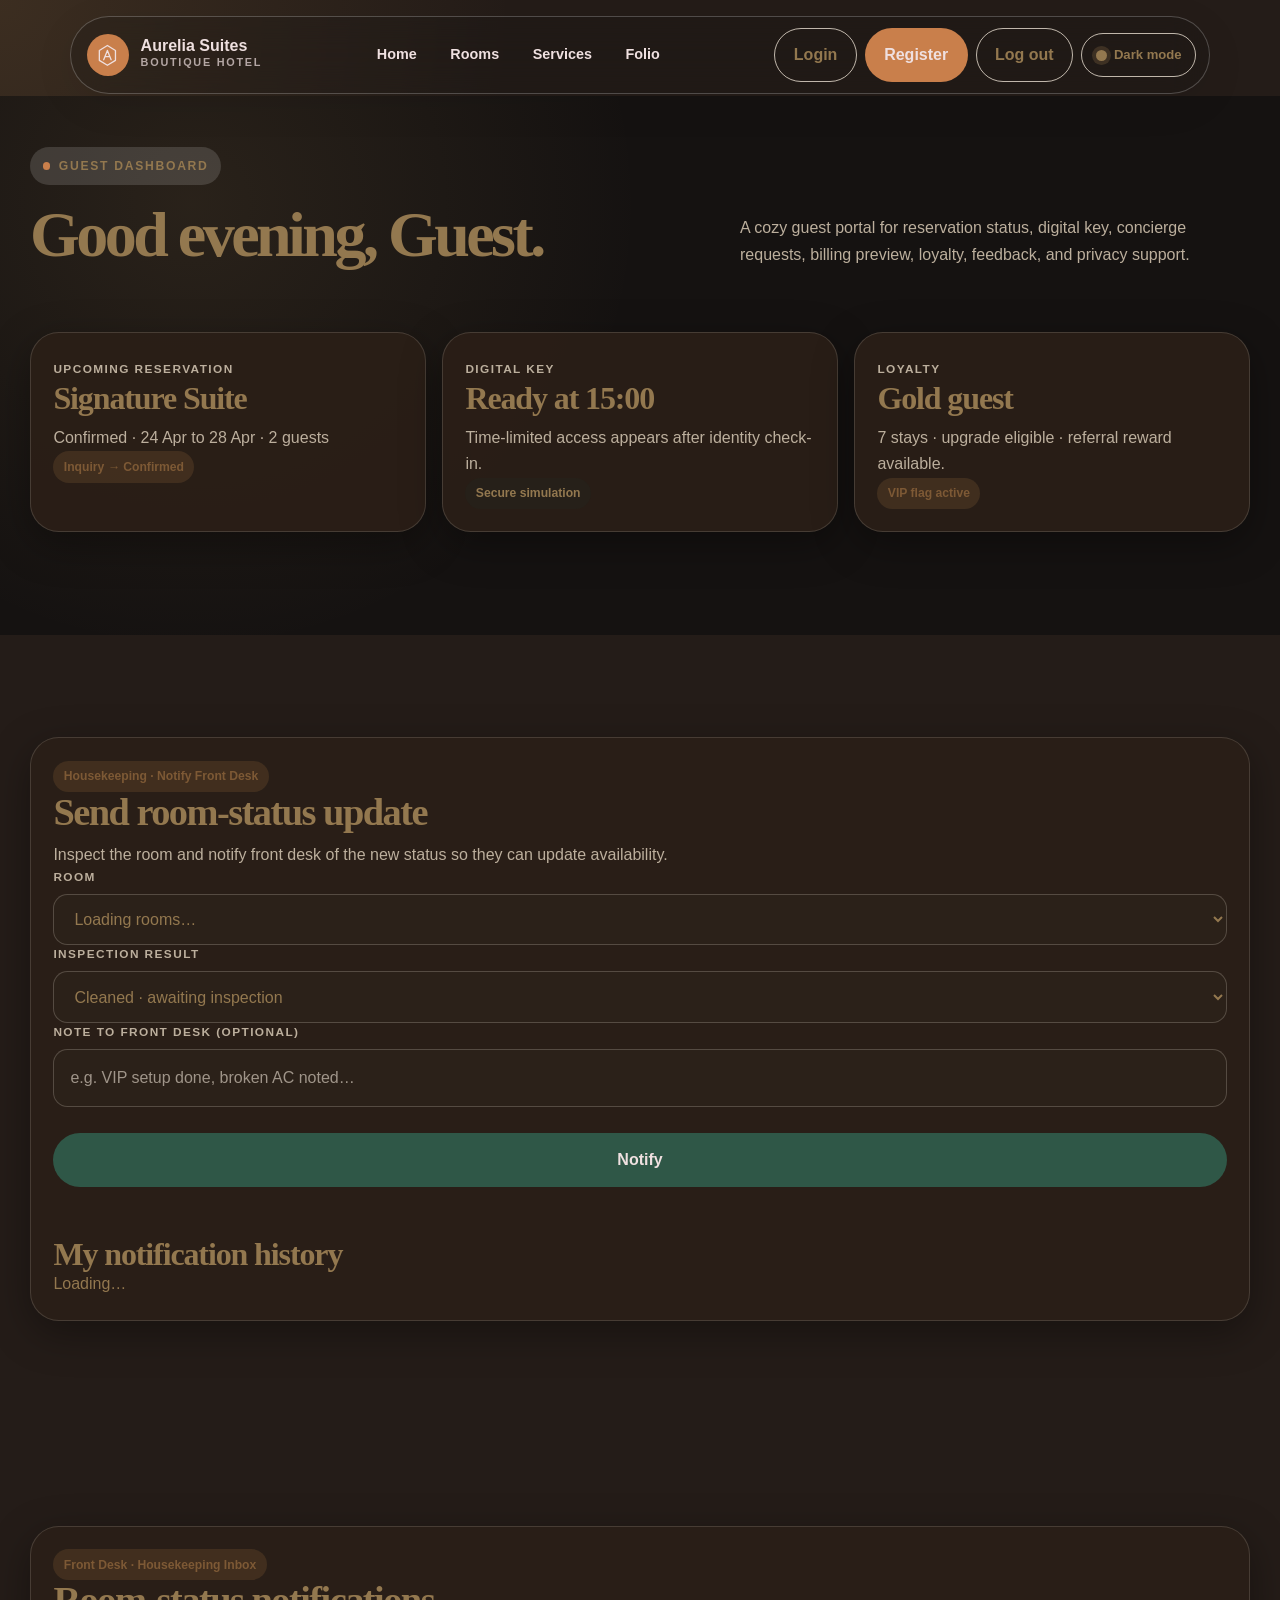
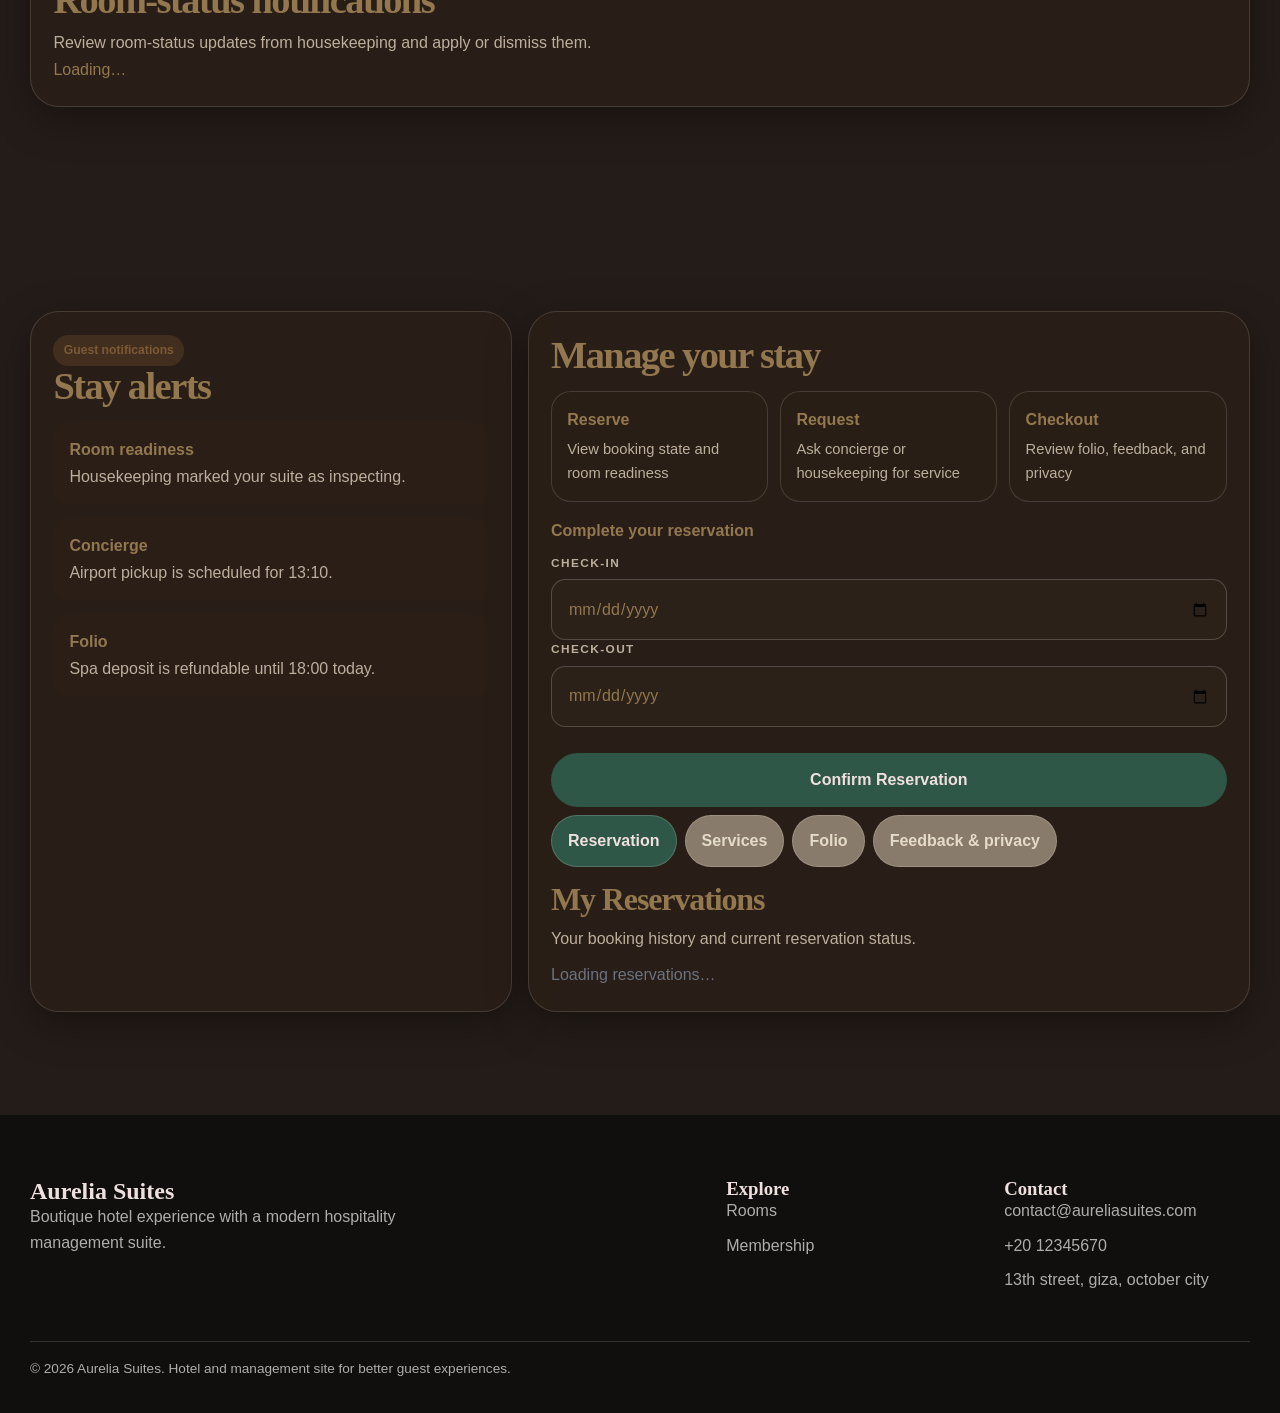
==== commit bf8e3b46: "Add files via upload" ====
--- a/hotel_project/guest-dashboard.html
+++ b/hotel_project/guest-dashboard.html
@@ -37,6 +37,7 @@
         <div class="nav-actions">
           <a class="btn btn-outline" href="login.html">Login</a>
           <a class="btn btn-gold" href="register.html">Register</a>
+          <button class="btn btn-outline" type="button" id="logout-btn">Log out</button>
           <button class="theme-toggle" type="button" data-theme-toggle aria-label="Switch color theme">Dark mode</button>
         </div>
 
@@ -71,9 +72,9 @@
           
             <article class="dashboard-card reveal">
               <span class="label">Upcoming reservation</span>
-              <h3>Signature Suite</h3>
-              <p>Confirmed · 24 Apr to 28 Apr · 2 guests</p>
-              <span class="status gold">Inquiry → Confirmed</span>
+              <h3 id="kpi-res-title">—</h3>
+              <p id="kpi-res-body">No confirmed reservations yet.</p>
+              <span class="status gold" id="kpi-res-status">—</span>
             </article>
           
             <article class="dashboard-card reveal">
@@ -94,6 +95,245 @@
         </div>
       </section>
 
+
+
+    <section class="section" id="hk-panel">
+        <div class="section-inner">
+          <div class="dashboard-card reveal">
+            <span class="status gold">Housekeeping · Notify Front Desk</span>
+            <h2>Send room-status update</h2>
+            <p>Inspect the room and notify front desk of the new status so they can update availability.</p>
+
+            <div class="notif-form-row">
+              <div class="field">
+                <label for="hk-room-sel">Room</label>
+                <select id="hk-room-sel">
+                  <option value="">Loading rooms…</option>
+                </select>
+              </div>
+              <div class="field">
+                <label for="hk-new-status">Inspection result</label>
+                <select id="hk-new-status">
+                  <option value="cleaned">Cleaned · awaiting inspection</option>
+                  <option value="inspected">Inspected · supervisor approved</option>
+                  <option value="guest_ready">Guest-ready</option>
+                  <option value="maintenance_required">Maintenance required</option>
+                  <option value="out_of_order">Out of order</option>
+                </select>
+              </div>
+              <div class="field" style="flex:2">
+                <label for="hk-message">Note to front desk (optional)</label>
+                <input type="text" id="hk-message" placeholder="e.g. VIP setup done, broken AC noted…" />
+              </div>
+              <div class="field" style="flex:0">
+                <label>&nbsp;</label>
+                <button class="btn btn-primary" type="button" id="hk-send-btn">Notify</button>
+              </div>
+            </div>
+            <p id="hk-notif-msg" aria-live="polite" style="font-size:.875rem;min-height:1.2em;"></p>
+
+            <h3 style="margin-top:1.5rem">My notification history</h3>
+            <div id="hk-history">Loading…</div>
+          </div>
+        </div>
+      </section>
+
+
+
+
+
+      <section class="section" id="fd-notif-panel">
+        <div class="section-inner">
+          <div class="dashboard-card reveal">
+            <span class="status gold">Front Desk · Housekeeping Inbox</span>
+            <h2>Room-status notifications</h2>
+            <p>Review room-status updates from housekeeping and apply or dismiss them.</p>
+            <div id="fd-notif-list">Loading…</div>
+          </div>
+        </div>
+      </section>
+
+
+
+
+
+
+
+
+
+
+
+
+
+
+
+
+
+
+
+
+
+
+
+
+
+
+
+
+
+
+
+
+
+
+
+
+
+
+
+
+
+
+
+
+
+
+
+
+
+
+
+
+
+
+
+
+
+
+
+
+
+
+
+
+
+
+
+
+
+
+
+
+
+
+
+
+
+
+
+
+
+
+
+
+
+
+
+
+
+
+
+
+
+
+
+
+
+
+
+
+
+
+
+
+
+
+
+
+
+
+
+
+
+
+
+
+
+
+
+
+
+
+
+
+
+
+
+
+
+
+
+
+
+
+
+
+
+
+
+
+
+
+
+
+
+
+
+
+
+
+
+
+
+
+
+
+
+
+
+
+
+
+
+
+
+
+
+
+
+
+
+
+
+
+
+
+
+
+
+
+
+
       <section class="section">
         <div class="section-inner dashboard-grid">
 
@@ -127,6 +367,25 @@
 
             <div class="role-action-grid" data-role-actions></div>
             <div data-guest-workspace>
+              <div id="pending-reservation-banner">
+                <h4>Complete your reservation</h4>
+                <p id="pending-room-info"></p>
+                <div class="reservation-form-grid" id="pending-form">
+                  <div class="field">
+                    <label for="pend-checkin">Check-in</label>
+                    <input id="pend-checkin" type="date" />
+                  </div>
+                  <div class="field">
+                    <label for="pend-checkout">Check-out</label>
+                    <input id="pend-checkout" type="date" />
+                  </div>
+                  <div class="field" style="flex:0">
+                    <label>&nbsp;</label>
+                    <button class="btn btn-primary" type="button" id="pend-confirm-btn">Confirm Reservation</button>
+                  </div>
+                </div>
+                <p id="pend-msg" style="font-size:.875rem;margin-top:.5rem;"></p>
+              </div>
               
               <div class="tabs" role="tablist" aria-label="Guest portal sections">
                 <button class="tab-btn active" type="button" data-tab="reservation">Reservation</button>
@@ -136,31 +395,10 @@
               </div>
 
               <div class="tab-panel active" data-tab-panel="reservation">
-                <h3>Reservation workflow</h3>
-                <p>
-                  This helps with understanding the reservation process and tracking the status of your booking.
-                </p>
-                <ul class="reservation-track">
-                  <li><strong>Inquiry</strong><span class="status">Completed</span></li>
-                  <li><strong>Confirmed</strong><span class="status gold">Current</span></li>
-                  <li><strong>Checked in</strong><span class="status">Pending</span></li>
-                  <li><strong>Checked out</strong><span class="status">Pending</span></li>
-                  <li><strong>Folio closed</strong><span class="status">Pending</span></li>
-                </ul>
-
-                <div class="mini-grid">
-                
-                  <article>
-                    <span class="label">Room 1208</span>
-                    <strong>Inspecting</strong>
-                    <p>Housekeeping bridge will notify front desk when ready.</p>
-                  </article>
-
-                  <article>
-                    <span class="label">Early check-in</span>
-                    <strong>Possible from 13:30</strong>
-                    <p>Availability check depends on live room status.</p>
-                  </article>
+                <h3>My Reservations</h3>
+                <p>Your booking history and current reservation status.</p>
+                <div id="my-reservations">
+                  <p style="color:var(--clr-text-soft,#6b7280)">Loading reservations…</p>
                 </div>
 
               </div>
